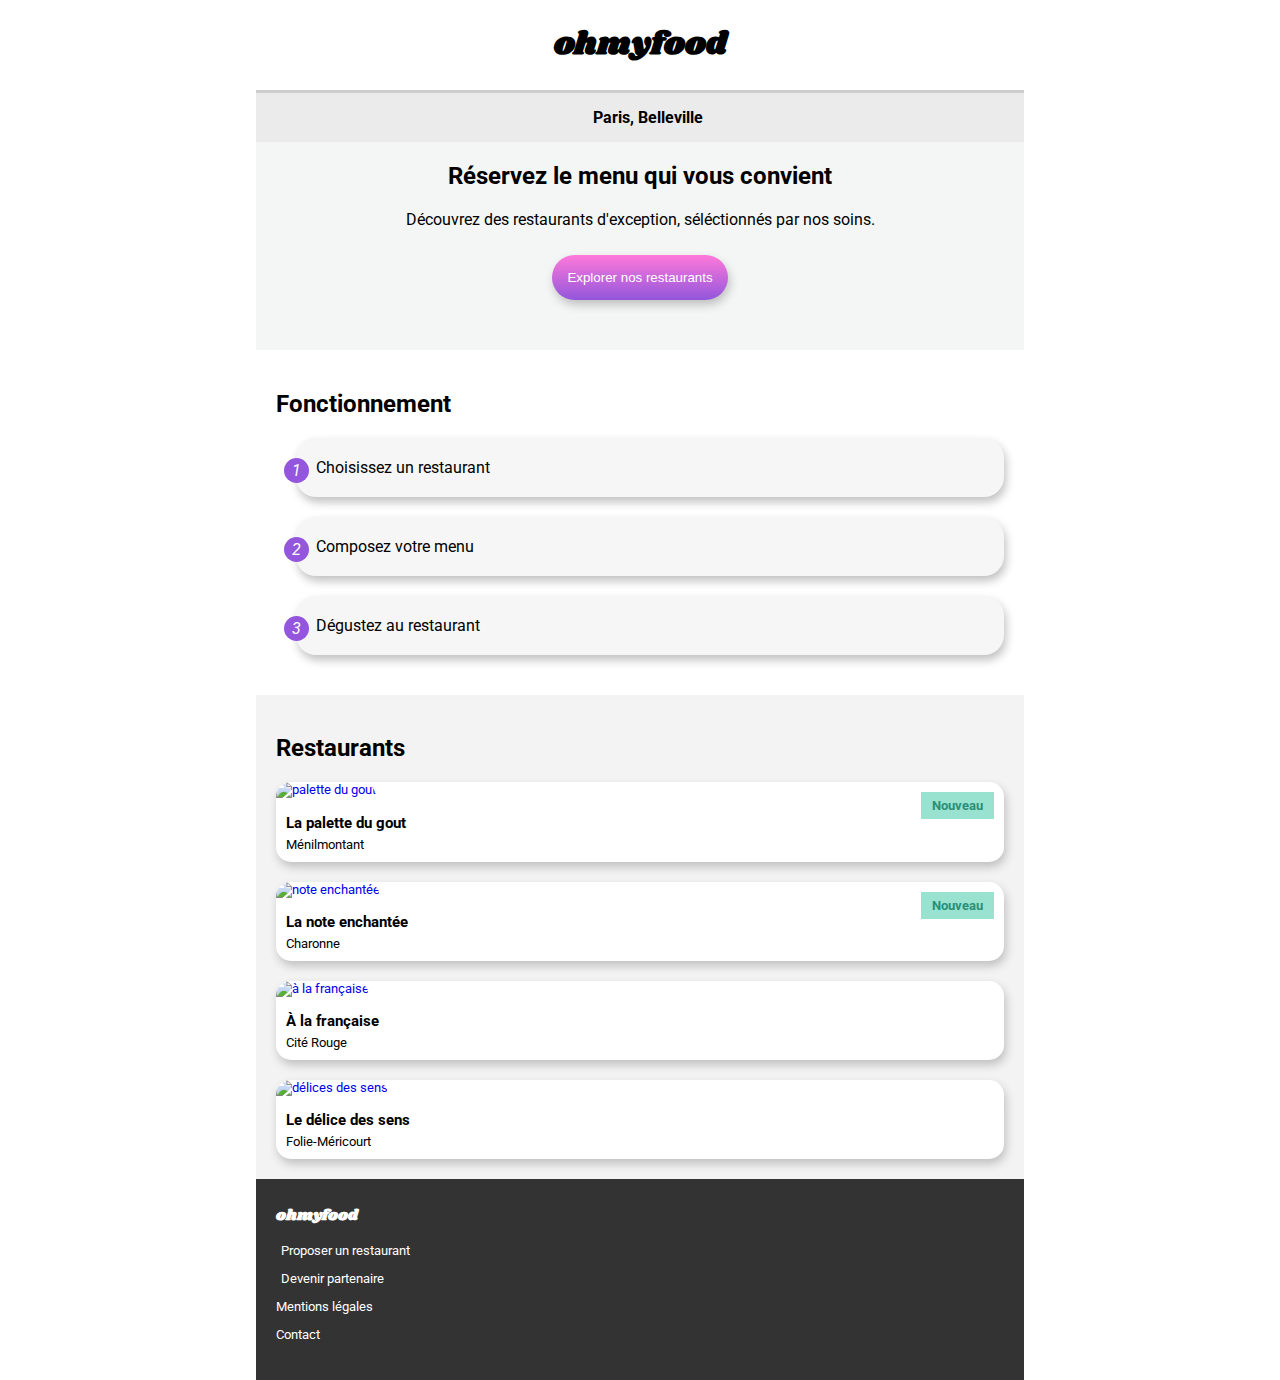
==== index.html @ f695e8a4 "Page Menu" ====
<!DOCTYPE html>
<html>
    <head>
        <meta charset="utf-8" />
        <link rel="stylesheet" href="style.css" />
        <meta name="viewport" content="width=device-width, initial-scale=1">
        <link rel="preconnect" href="https://fonts.googleapis.com">
        <link rel="preconnect" href="https://fonts.gstatic.com" crossorigin>
        <link href="https://fonts.googleapis.com/css2?family=Roboto:wght@400&family=Shrikhand&display=swap" rel="stylesheet">
        <link rel="stylesheet" href="https://use.fontawesome.com/releases/v5.15.4/css/all.css" integrity="sha384-DyZ88mC6Up2uqS4h/KRgHuoeGwBcD4Ng9SiP4dIRy0EXTlnuz47vAwmeGwVChigm" crossorigin="anonymous">
        <title>Ohmyfood</title>
    </head>
    <body>
        <header>
            <h1 class="title">ohmyfood</h1>
        </header>
        <main>    
            <div class="explore">
                <div class="explore__paris">
                    <i class="fas fa-map-marker-alt"></i><span class="explore__paris--text">Paris, Belleville</span> 
                </div>
                <div class="explore__book">
                    <h2>Réservez le menu qui vous convient</h2>
                    <p>Découvrez des restaurants d'exception, séléctionnés par nos soins.</p>
                    <button class="explore__btn">Explorer nos restaurants</button>
                </div>
            </div>
            <section class="function">
                <div class="function__container">
                    <h2 >Fonctionnement</h2>
                    <ol class="function__steps">
                        <li class="function__step"><i class="fa fa-mobile-alt"></i>Choisissez un restaurant</li>
                        <li class="function__step"><i class="fa fa-list"></i>Composez votre menu</li>
                        <li class="function__step"><i class="fa fa-store"></i>Dégustez au restaurant</li>
                    </ol>
                </div>
            </section>
            <section class="restaurant">
                <h2>Restaurants</h2>
                <div class="cards__container">
                    <a class="card" href="#">
                        <img class="card__img" src="images/jay-wennington-N_Y88TWmGwA-unsplash.jpg" alt="palette du gout">
                        <span class="card__new">Nouveau</span>
                        <div class="card__bottom">
                            <h3 class="card__bottom--title">La palette du gout</h3>
                            <span>Ménilmontant</span>
                            <i class="far fa-heart"></i>
                        </div>
                    </a>
                    <a class="card" href="#">
                        <img class="card__img" src="images/stil-u2Lp8tXIcjw-unsplash.jpg" alt="note enchantée">
                        <span class="card__new">Nouveau</span>
                        <div class="card__bottom">
                            <h3 class="card__bottom--title">La note enchantée</h3>
                            <span>Charonne</span>
                            <i class="far fa-heart"></i>
                        </div>
                    </a>
                    <a class="card" href="#">
                        <img class="card__img" src="images/toa-heftiba-DQKerTsQwi0-unsplash.jpg" alt="à la française">
                        <div class="card__bottom">
                            <h3 class="card__bottom--title">À la française</h3>
                            <span>Cité Rouge</span>
                            <i class="far fa-heart"></i>
                        </div>
                    </a>
                    <a class="card" href="#">
                        <img class="card__img" src="images/louis-hansel-shotsoflouis-qNBGVyOCY8Q-unsplash.jpg" alt="délices des sens">
                        <div class="card__bottom">
                            <h3 class="card__bottom--title">Le délice des sens</h3>
                            <span>Folie-Méricourt</span>
                            <i class="far fa-heart"></i>
                        </div>
                    </a>
                </div>
            </section>
        </main>
        <footer>
            <h3 class="logo">ohmyfood</h3>
            <p><i class="fas fa-utensils"></i>Proposer un restaurant</p>
            <p><i class="fas fa-hands-helping"></i>Devenir partenaire</p>
            <p>Mentions légales</p>
            <p>Contact</p>
        </footer>
    </body>
</html>
---- style.css ----
* {
  -webkit-box-sizing: border-box;
          box-sizing: border-box;
}

/* variables */
/* style */
html {
  font-family: roboto, sans-serif;
  max-width: 768px;
  margin: 0 auto;
}

body {
  margin: 0;
}

.title {
  font-family: shrikhand, serif;
  text-align: center;
}

.explore {
  text-align: center;
  width: 100%;
  background-color: #f4f6f6;
}

.explore__paris {
  background-color: #ebebeb;
  border-top: 3px solid #cdcdcd;
  padding: 15px;
}

.explore__paris--text {
  margin-left: 15px;
  font-weight: bold;
}

.explore__book {
  padding-bottom: 50px;
}

.explore__btn {
  border: none;
  border-radius: 30px;
  color: white;
  padding: 15px;
  margin-top: 10px;
  background-image: -webkit-gradient(linear, left bottom, left top, from(#9356dc), to(#ff79dA));
  background-image: linear-gradient(0deg, #9356dc, #ff79dA);
  -webkit-box-shadow: 2px 5px 10px silver;
          box-shadow: 2px 5px 10px silver;
  cursor: pointer;
}

.function {
  padding: 20px 0px;
}

.function__container {
  position: relative;
}

.function__steps {
  list-style: none;
  counter-reset: li;
}

.function__step {
  margin: 0px 20px 20px 0px;
  padding: 20px;
  -webkit-box-shadow: 2px 5px 10px silver;
          box-shadow: 2px 5px 10px silver;
  border-radius: 20px;
  background-color: #f6f6f6;
  display: -webkit-box;
  display: -ms-flexbox;
  display: flex;
  position: relative;
}

.function__step ::before {
  content: counter(li) "";
  counter-increment: li;
  background: #9356dc;
  height: 25px;
  width: 25px;
  border-radius: 100px;
  display: -webkit-box;
  display: -ms-flexbox;
  display: flex;
  -webkit-box-pack: center;
      -ms-flex-pack: center;
          justify-content: center;
  -webkit-box-align: center;
      -ms-flex-align: center;
          align-items: center;
  color: white;
  position: absolute;
  left: -12px;
}

.function h2 {
  padding: 0px 20px;
}

.restaurant {
  background-color: #f3f3f3;
  padding: 20px;
}

.cards__container {
  display: -webkit-box;
  display: -ms-flexbox;
  display: flex;
  -webkit-box-orient: vertical;
  -webkit-box-direction: normal;
      -ms-flex-direction: column;
          flex-direction: column;
  gap: 20px;
}

.card {
  font-size: small;
  background-color: white;
  border-radius: 15px;
  position: relative;
  text-decoration: none;
  display: inline-block;
  cursor: pointer;
  position: relative;
  -webkit-box-shadow: 2px 5px 10px silver;
          box-shadow: 2px 5px 10px silver;
}

.card__img {
  -o-object-fit: cover;
     object-fit: cover;
  border-top-left-radius: 15px;
  border-top-right-radius: 15px;
  width: 100%;
  height: 160px;
}

.card__new {
  color: #299077;
  border: 1px solid #99e2d0;
  padding: 5px 10px;
  background-color: #99e2d0;
  position: absolute;
  top: 10px;
  right: 10px;
  font-weight: bold;
}

.card__bottom {
  color: black;
  margin: 0 0 10px 10px;
}

.card__bottom--title {
  margin-bottom: 5px;
}

.card__bottom i {
  position: absolute;
  font-size: large;
  right: 20px;
  bottom: 25px;
}

footer {
  font-size: small;
  color: white;
  background-color: #333333;
  padding: 10px 20px 25px;
}

.logo {
  font-family: shrikhand, serif;
}

footer i {
  margin-right: 5px;
  font-size: smaller;
}
/*# sourceMappingURL=style.css.map */
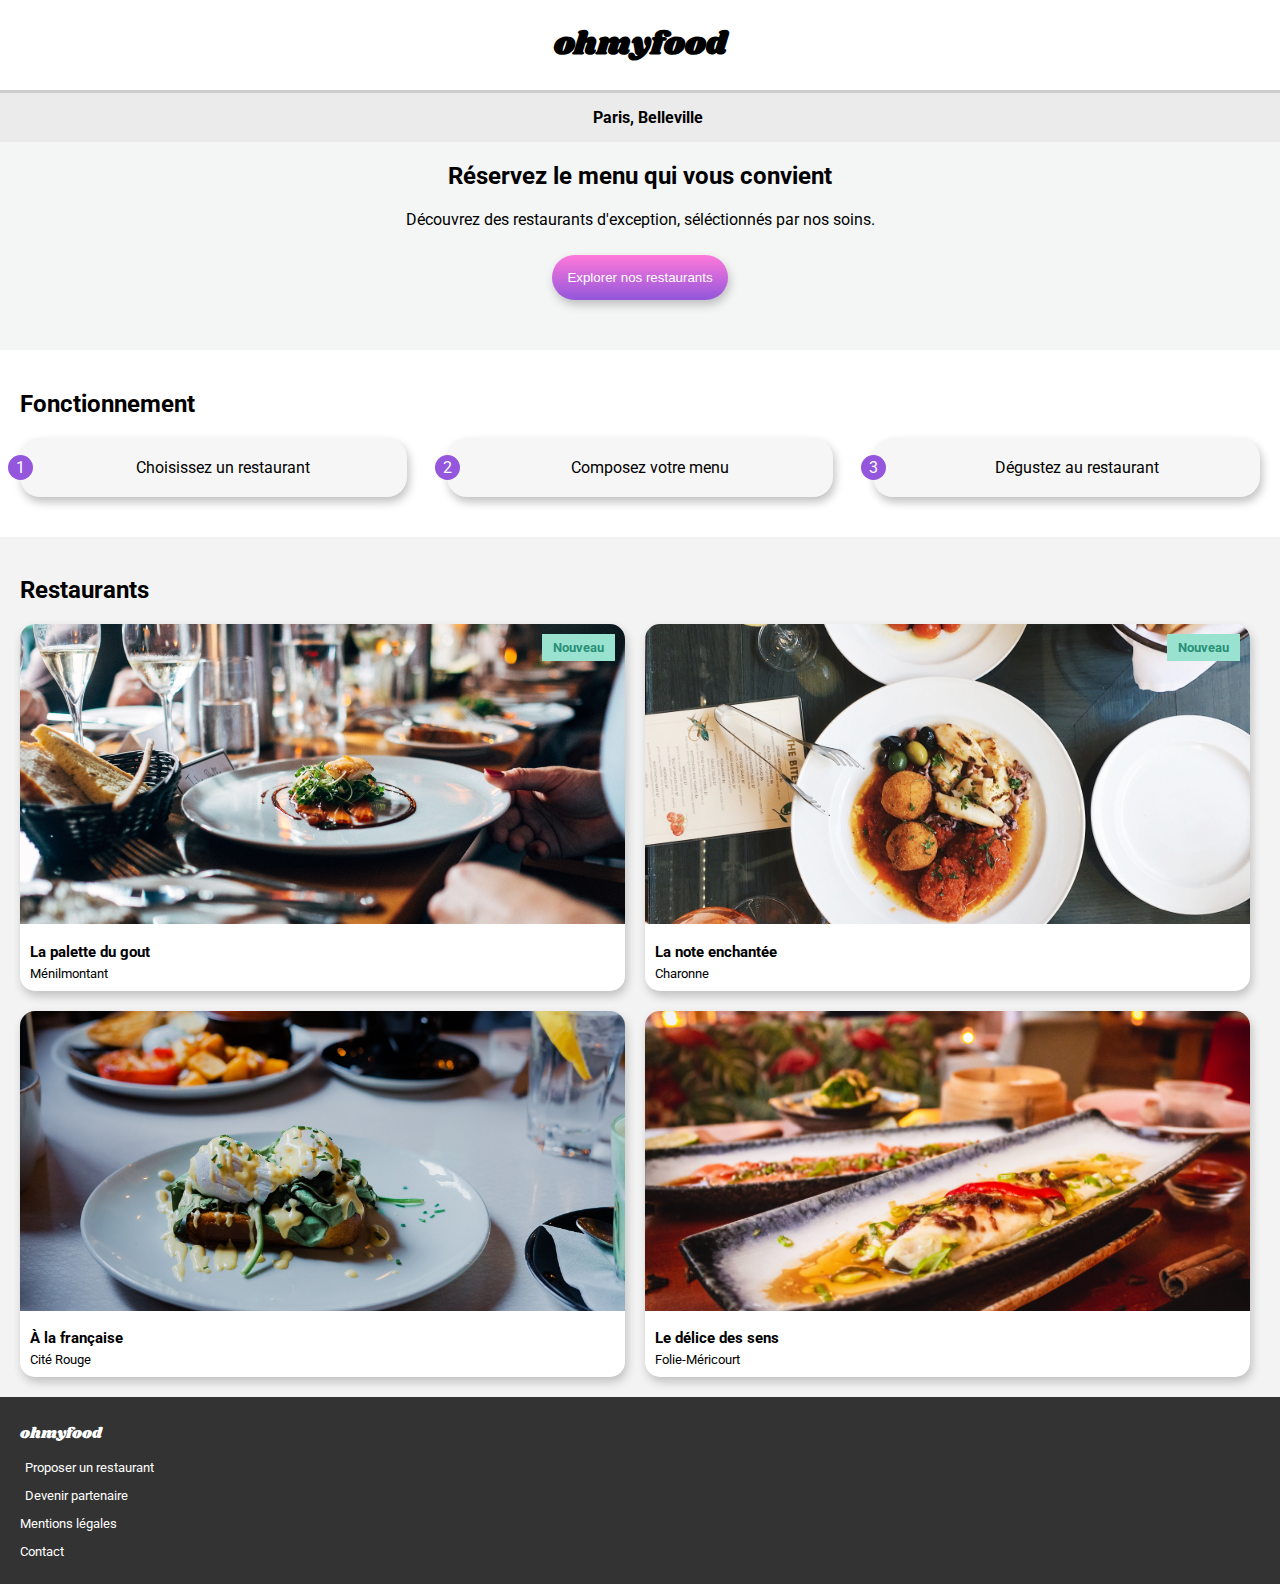
==== commit 81cd2c83: "site animation menu +debut animation coeur + responsive" ====
--- a/index.html
+++ b/index.html
@@ -28,48 +28,52 @@
             <section class="function">
                 <div class="function__container">
                     <h2 >Fonctionnement</h2>
-                    <ol class="function__steps">
-                        <li class="function__step"><i class="fa fa-mobile-alt"></i>Choisissez un restaurant</li>
-                        <li class="function__step"><i class="fa fa-list"></i>Composez votre menu</li>
-                        <li class="function__step"><i class="fa fa-store"></i>Dégustez au restaurant</li>
-                    </ol>
+                    <div class="function__steps">
+                        <div class="function__step"><span>1</span><i class="fa fa-mobile-alt"></i>Choisissez un restaurant</div>
+                        <div class="function__step"><span>2</span><i class="fa fa-list"></i>Composez votre menu</div>
+                        <div class="function__step"><span>3</span><i class="fa fa-store"></i>Dégustez au restaurant</div>
+                    </div>
                 </div>
             </section>
             <section class="restaurant">
                 <h2>Restaurants</h2>
                 <div class="cards__container">
-                    <a class="card" href="#">
+                    <a class="card" href="palette-du-gout.html">
                         <img class="card__img" src="images/jay-wennington-N_Y88TWmGwA-unsplash.jpg" alt="palette du gout">
                         <span class="card__new">Nouveau</span>
                         <div class="card__bottom">
                             <h3 class="card__bottom--title">La palette du gout</h3>
                             <span>Ménilmontant</span>
                             <i class="far fa-heart"></i>
+                            <i class="fas fa-heart"></i>
                         </div>
                     </a>
-                    <a class="card" href="#">
+                    <a class="card" href="note-enchantée.html">
                         <img class="card__img" src="images/stil-u2Lp8tXIcjw-unsplash.jpg" alt="note enchantée">
                         <span class="card__new">Nouveau</span>
                         <div class="card__bottom">
                             <h3 class="card__bottom--title">La note enchantée</h3>
                             <span>Charonne</span>
                             <i class="far fa-heart"></i>
+                            <i class="fas fa-heart"></i>
                         </div>
                     </a>
-                    <a class="card" href="#">
+                    <a class="card" href="a-la-française.html">
                         <img class="card__img" src="images/toa-heftiba-DQKerTsQwi0-unsplash.jpg" alt="à la française">
                         <div class="card__bottom">
                             <h3 class="card__bottom--title">À la française</h3>
                             <span>Cité Rouge</span>
                             <i class="far fa-heart"></i>
+                            <i class="fas fa-heart"></i>
                         </div>
                     </a>
-                    <a class="card" href="#">
+                    <a class="card" href="délice-des-sens.html">
                         <img class="card__img" src="images/louis-hansel-shotsoflouis-qNBGVyOCY8Q-unsplash.jpg" alt="délices des sens">
                         <div class="card__bottom">
                             <h3 class="card__bottom--title">Le délice des sens</h3>
                             <span>Folie-Méricourt</span>
                             <i class="far fa-heart"></i>
+                            <i class="fas fa-heart"></i>
                         </div>
                     </a>
                 </div>
@@ -80,7 +84,7 @@
             <p><i class="fas fa-utensils"></i>Proposer un restaurant</p>
             <p><i class="fas fa-hands-helping"></i>Devenir partenaire</p>
             <p>Mentions légales</p>
-            <p>Contact</p>
+            <a href="mailto:ohmyfood@gmail.com">Contact</a>
         </footer>
     </body>
 </html>--- a/style.css
+++ b/style.css
@@ -7,7 +7,7 @@
 /* style */
 html {
   font-family: roboto, sans-serif;
-  max-width: 768px;
+  max-width: 767px;
   margin: 0 auto;
 }
 
@@ -54,6 +54,14 @@
   cursor: pointer;
 }
 
+.explore__btn:hover {
+  -webkit-transition: 300ms;
+  transition: 300ms;
+  opacity: 0.90;
+  -webkit-box-shadow: 2px 5px 10px #414141;
+          box-shadow: 2px 5px 10px #414141;
+}
+
 .function {
   padding: 20px 0px;
 }
@@ -62,13 +70,8 @@
   position: relative;
 }
 
-.function__steps {
-  list-style: none;
-  counter-reset: li;
-}
-
 .function__step {
-  margin: 0px 20px 20px 0px;
+  margin: 0px 20px 20px 20px;
   padding: 20px;
   -webkit-box-shadow: 2px 5px 10px silver;
           box-shadow: 2px 5px 10px silver;
@@ -77,19 +80,23 @@
   display: -webkit-box;
   display: -ms-flexbox;
   display: flex;
-  position: relative;
-}
-
-.function__step ::before {
-  content: counter(li) "";
-  counter-increment: li;
+  -webkit-box-align: center;
+      -ms-flex-align: center;
+          align-items: center;
+  -webkit-box-pack: center;
+      -ms-flex-pack: center;
+          justify-content: center;
+  position: relative;
+}
+
+.function__step span {
+  display: -webkit-box;
+  display: -ms-flexbox;
+  display: flex;
   background: #9356dc;
   height: 25px;
   width: 25px;
   border-radius: 100px;
-  display: -webkit-box;
-  display: -ms-flexbox;
-  display: flex;
   -webkit-box-pack: center;
       -ms-flex-pack: center;
           justify-content: center;
@@ -99,6 +106,19 @@
   color: white;
   position: absolute;
   left: -12px;
+}
+
+.function__step i {
+  margin-right: 20px;
+  color: #8d8d8d;
+}
+
+.function__step:hover {
+  background-color: #e9e9e9;
+}
+
+.function__step:hover i {
+  color: #9356dc;
 }
 
 .function h2 {
@@ -170,6 +190,20 @@
   bottom: 25px;
 }
 
+.card .fas {
+  color: transparent;
+  background-clip: text;
+  background-image: -webkit-gradient(linear, left bottom, left top, from(#9356dc), to(#ff79dA));
+  background-image: linear-gradient(0deg, #9356dc, #ff79dA);
+  opacity: 0;
+  -webkit-transition-duration: 300ms;
+          transition-duration: 300ms;
+}
+
+.card .fas:hover {
+  opacity: 1;
+}
+
 footer {
   font-size: small;
   color: white;
@@ -179,10 +213,53 @@
 
 .logo {
   font-family: shrikhand, serif;
+  font-weight: 500;
 }
 
 footer i {
   margin-right: 5px;
   font-size: smaller;
 }
+
+footer a {
+  text-decoration: none;
+  color: white;
+}
+
+@media (min-width: 768px) {
+  html {
+    max-width: 991px;
+  }
+  .function__steps {
+    display: -webkit-box;
+    display: -ms-flexbox;
+    display: flex;
+  }
+  .function__step {
+    width: calc( (100% / 3) - (45px / 3));
+  }
+  .cards__container {
+    -webkit-box-orient: unset;
+    -webkit-box-direction: unset;
+        -ms-flex-direction: unset;
+            flex-direction: unset;
+    -ms-flex-wrap: wrap;
+        flex-wrap: wrap;
+  }
+  .card {
+    width: calc( (100% / 2) - (30px / 2));
+  }
+}
+
+@media (min-width: 992px) {
+  html {
+    max-width: 1400px;
+  }
+  .card__img {
+    height: 300px;
+  }
+  .card__bottom {
+    font-size: normal;
+  }
+}
 /*# sourceMappingURL=style.css.map */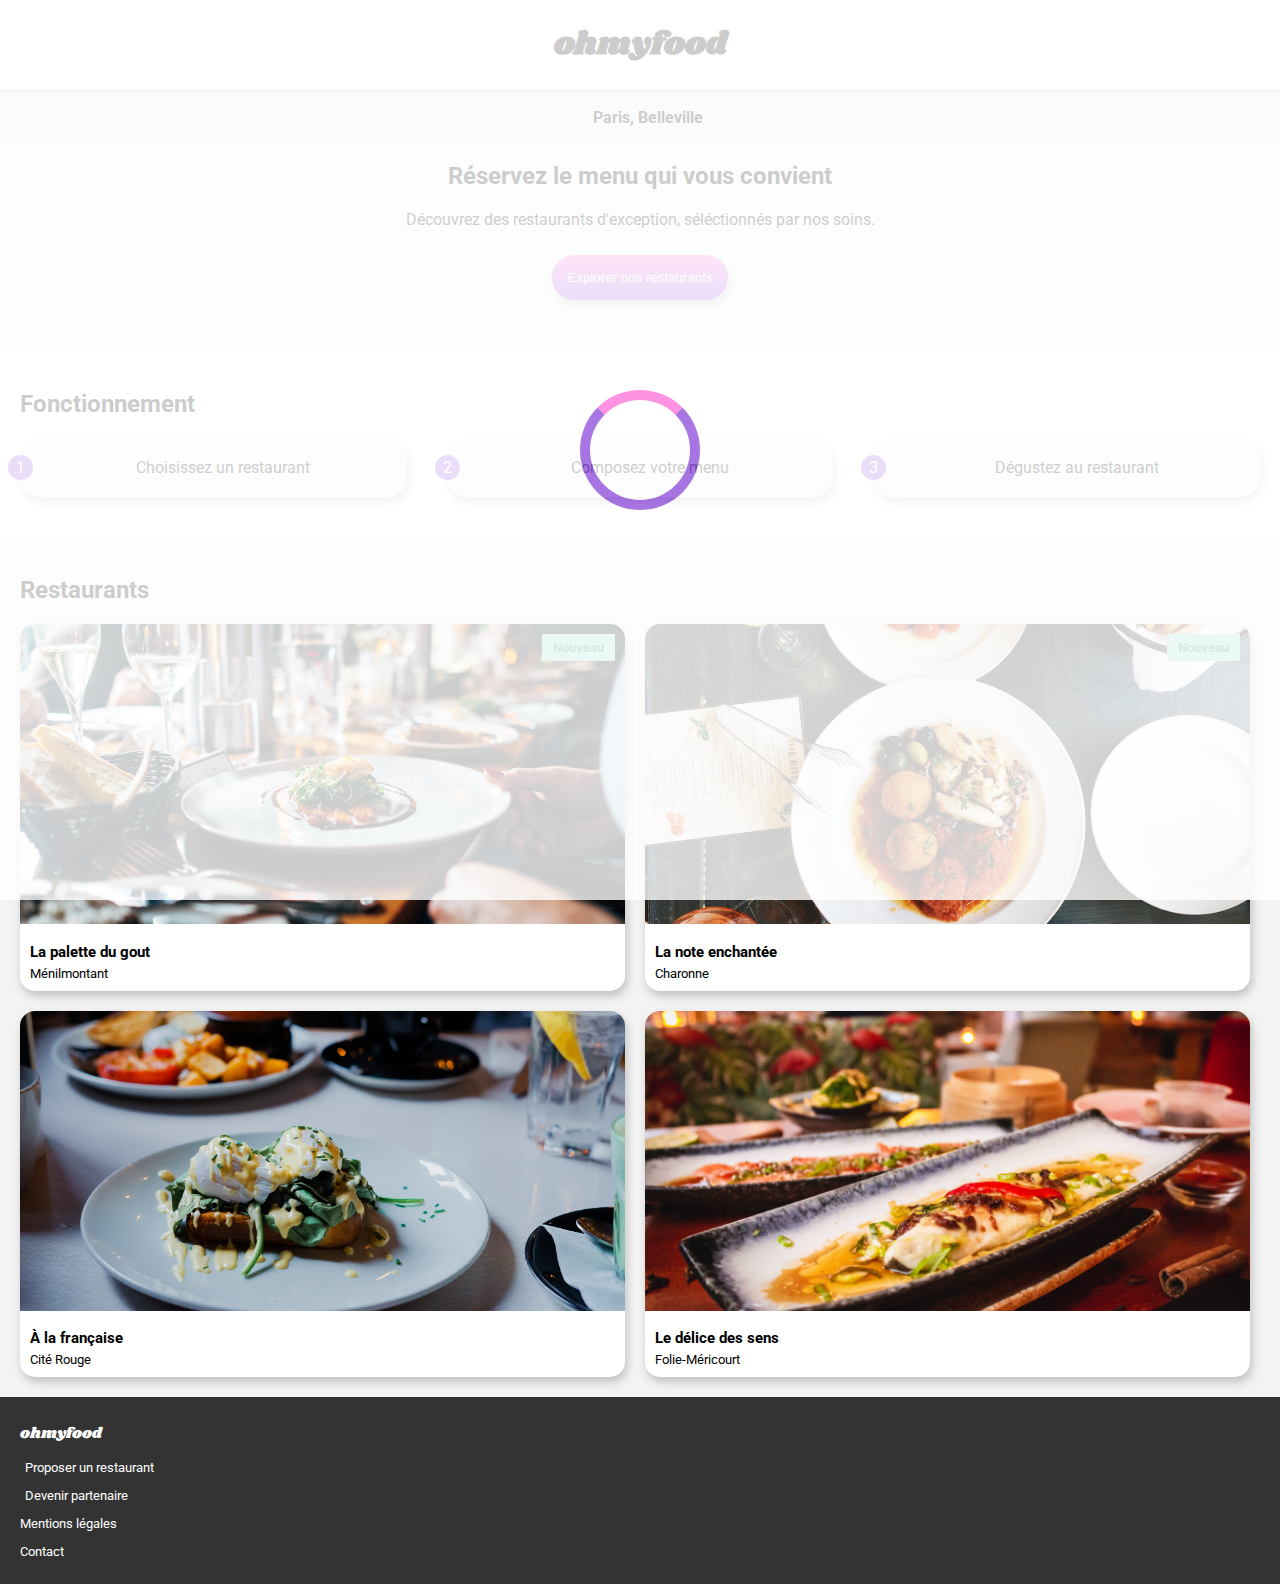
==== commit 5641187a: "Add files via upload" ====
--- a/index.html
+++ b/index.html
@@ -11,6 +11,9 @@
         <title>Ohmyfood</title>
     </head>
     <body>
+        <div class="loading">
+            <div class="loading__spinner"></div>
+        </div>
         <header>
             <h1 class="title">ohmyfood</h1>
         </header>
--- a/style.css
+++ b/style.css
@@ -1,10 +1,11 @@
+@charset "UTF-8";
 * {
   -webkit-box-sizing: border-box;
           box-sizing: border-box;
 }
 
 /* variables */
-/* style */
+/* général */
 html {
   font-family: roboto, sans-serif;
   max-width: 767px;
@@ -13,6 +14,77 @@
 
 body {
   margin: 0;
+}
+
+/* spinner */
+.loading {
+  position: fixed;
+  height: 100%;
+  width: 100%;
+  left: 0;
+  top: 0;
+  background-color: white;
+  opacity: 0.8;
+  -webkit-animation: page .01s 1.75s both;
+          animation: page .01s 1.75s both;
+  z-index: 10000;
+  display: -webkit-box;
+  display: -ms-flexbox;
+  display: flex;
+  -webkit-box-align: center;
+      -ms-flex-align: center;
+          align-items: center;
+  -webkit-box-pack: center;
+      -ms-flex-pack: center;
+          justify-content: center;
+}
+
+.loading__spinner {
+  display: -webkit-box;
+  display: -ms-flexbox;
+  display: flex;
+  -webkit-box-pack: center;
+      -ms-flex-pack: center;
+          justify-content: center;
+}
+
+.loading__spinner::after {
+  content: "";
+  width: 100px;
+  height: 100px;
+  border: 10px solid #9356dc;
+  border-top-color: #ff79dA;
+  border-radius: 50%;
+  -webkit-animation: loading 1s linear infinite;
+          animation: loading 1s linear infinite;
+}
+
+@-webkit-keyframes page {
+  100% {
+    opacity: 0;
+    z-index: -10;
+  }
+}
+
+@keyframes page {
+  100% {
+    opacity: 0;
+    z-index: -10;
+  }
+}
+
+@-webkit-keyframes loading {
+  100% {
+    -webkit-transform: rotate(1turn);
+            transform: rotate(1turn);
+  }
+}
+
+@keyframes loading {
+  100% {
+    -webkit-transform: rotate(1turn);
+            transform: rotate(1turn);
+  }
 }
 
 .title {
